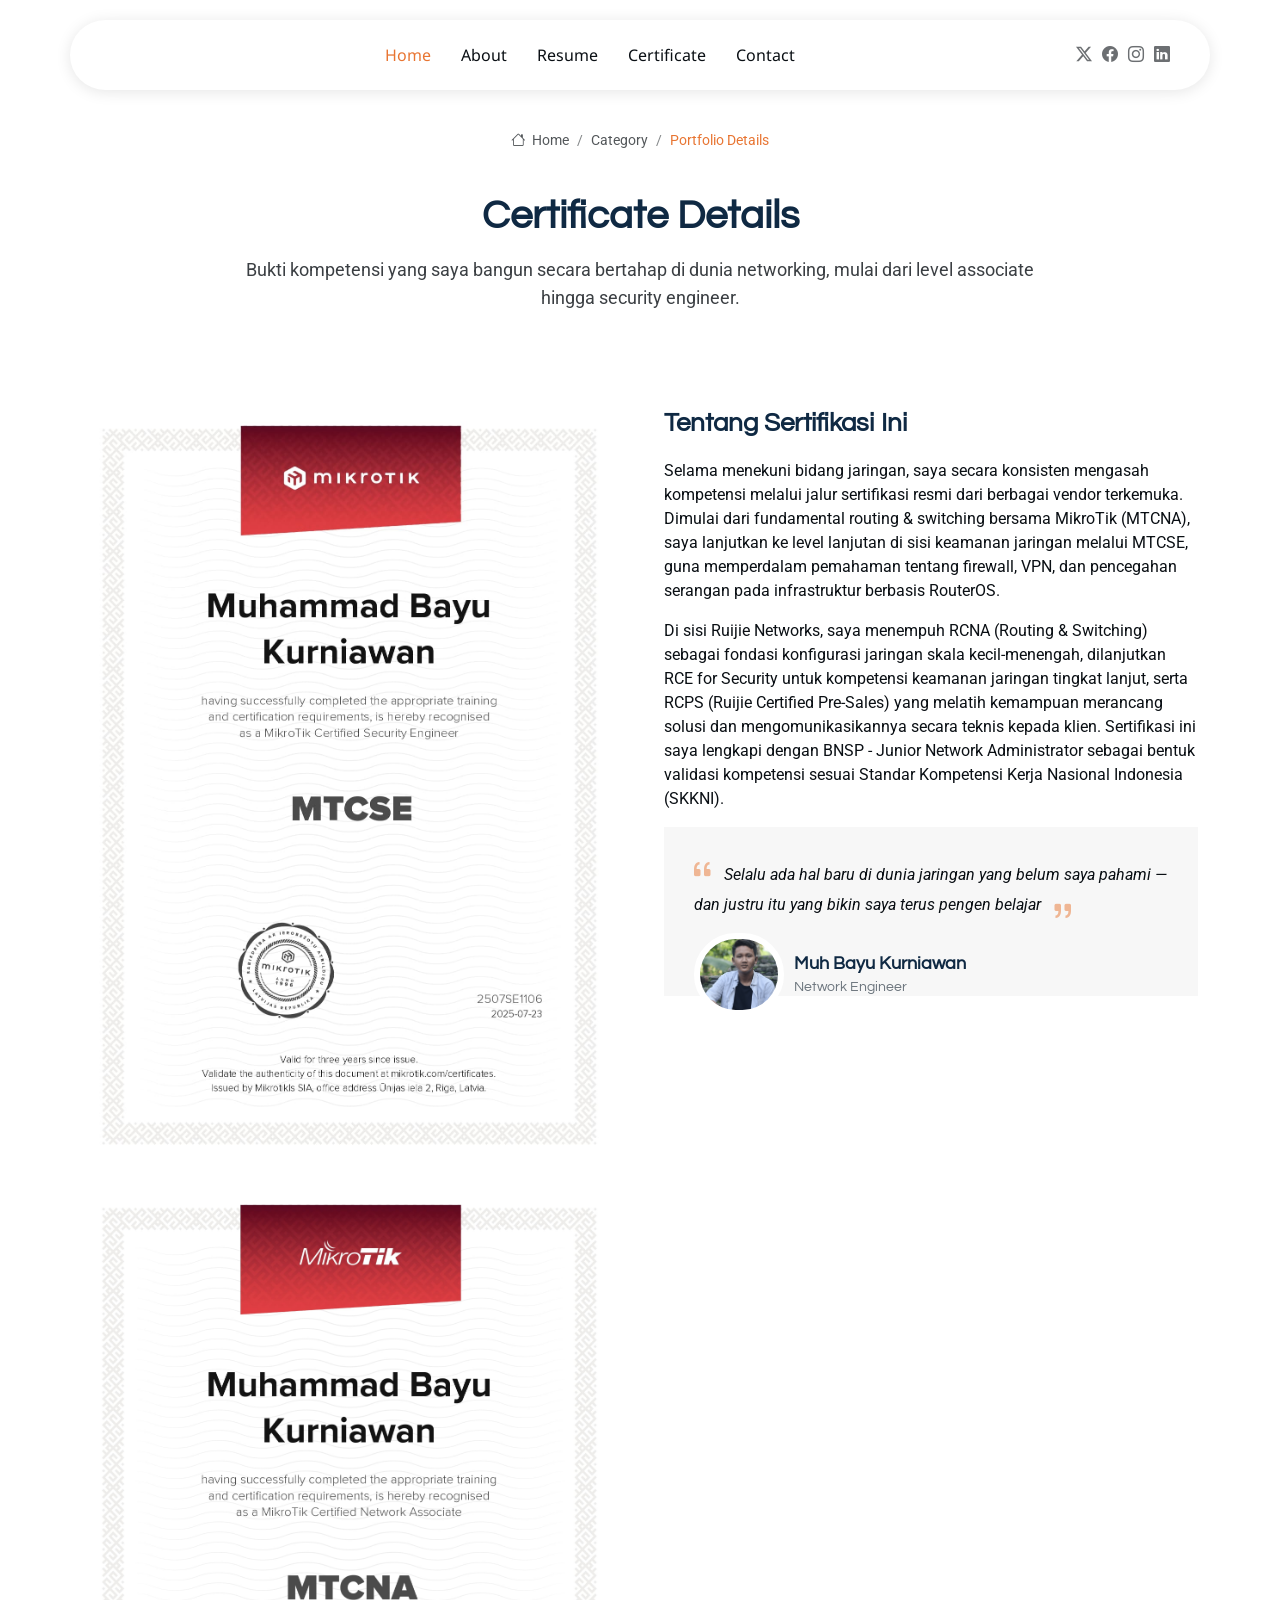
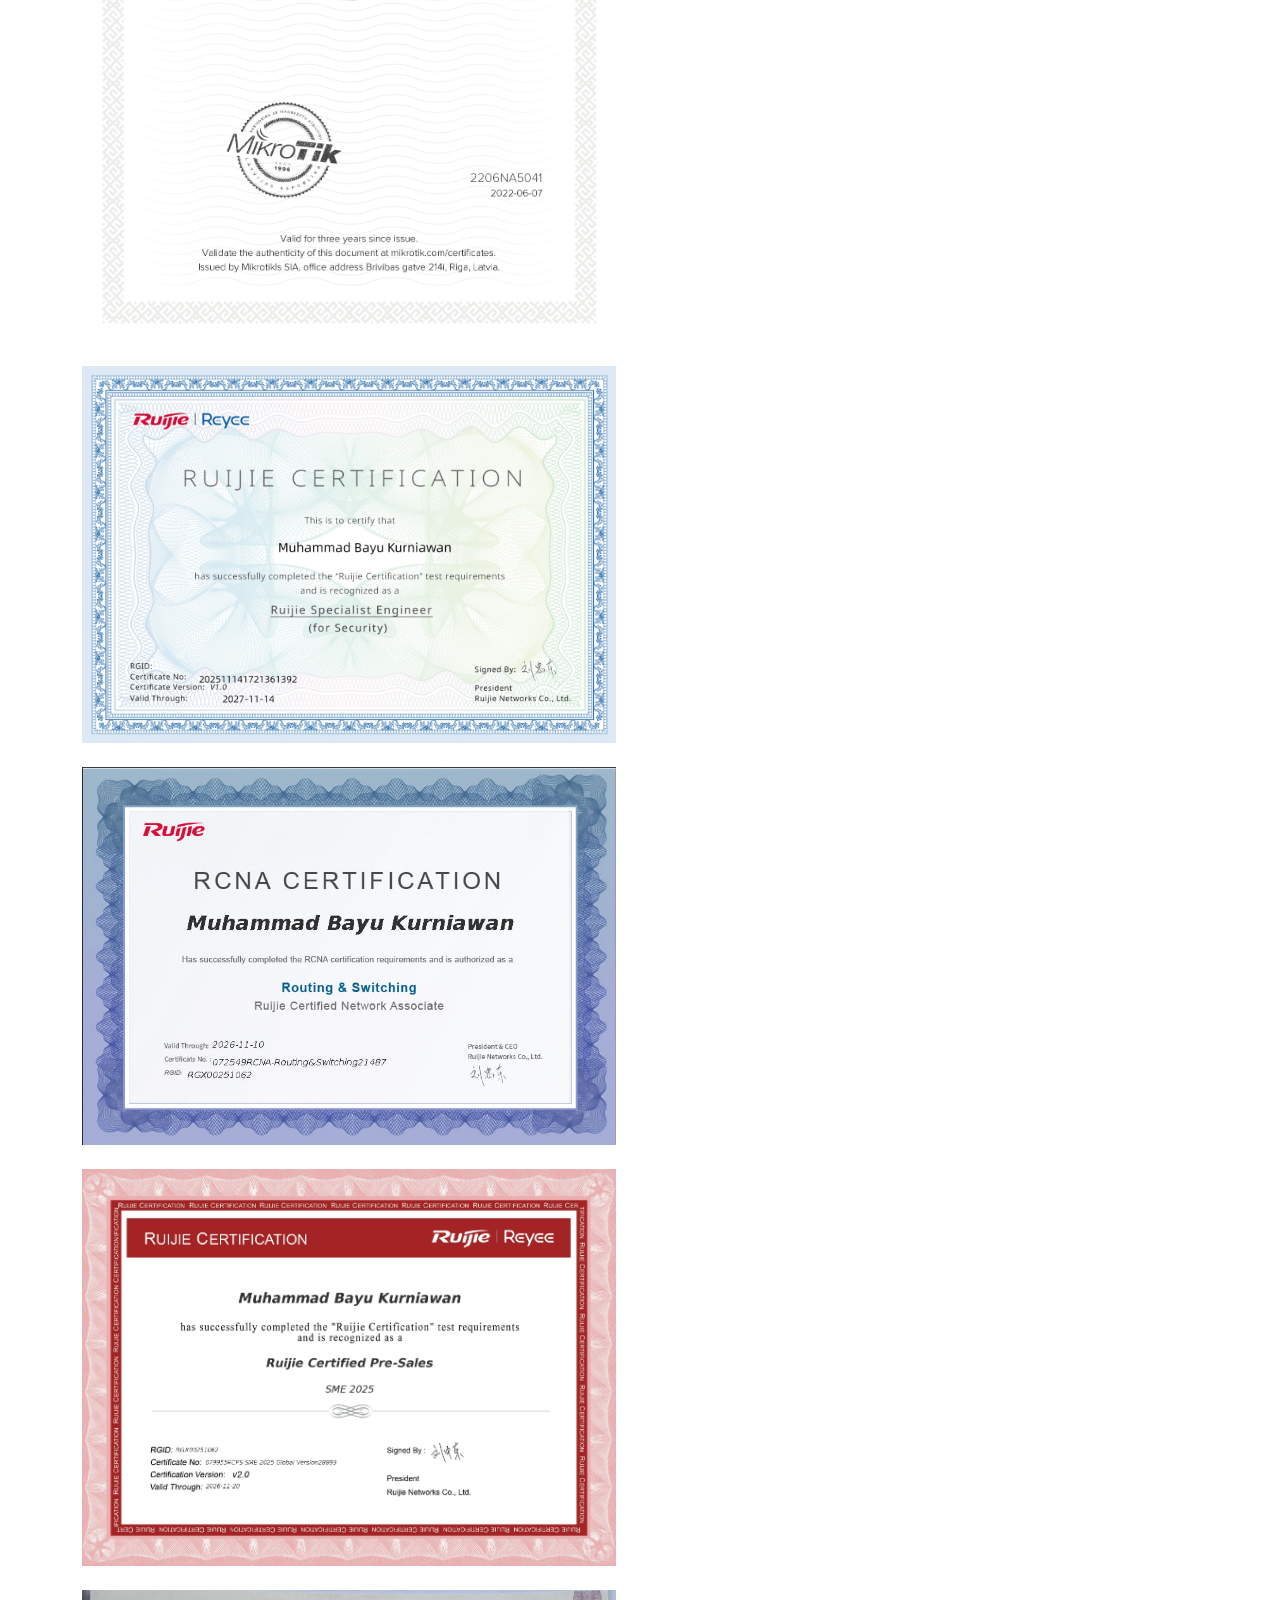
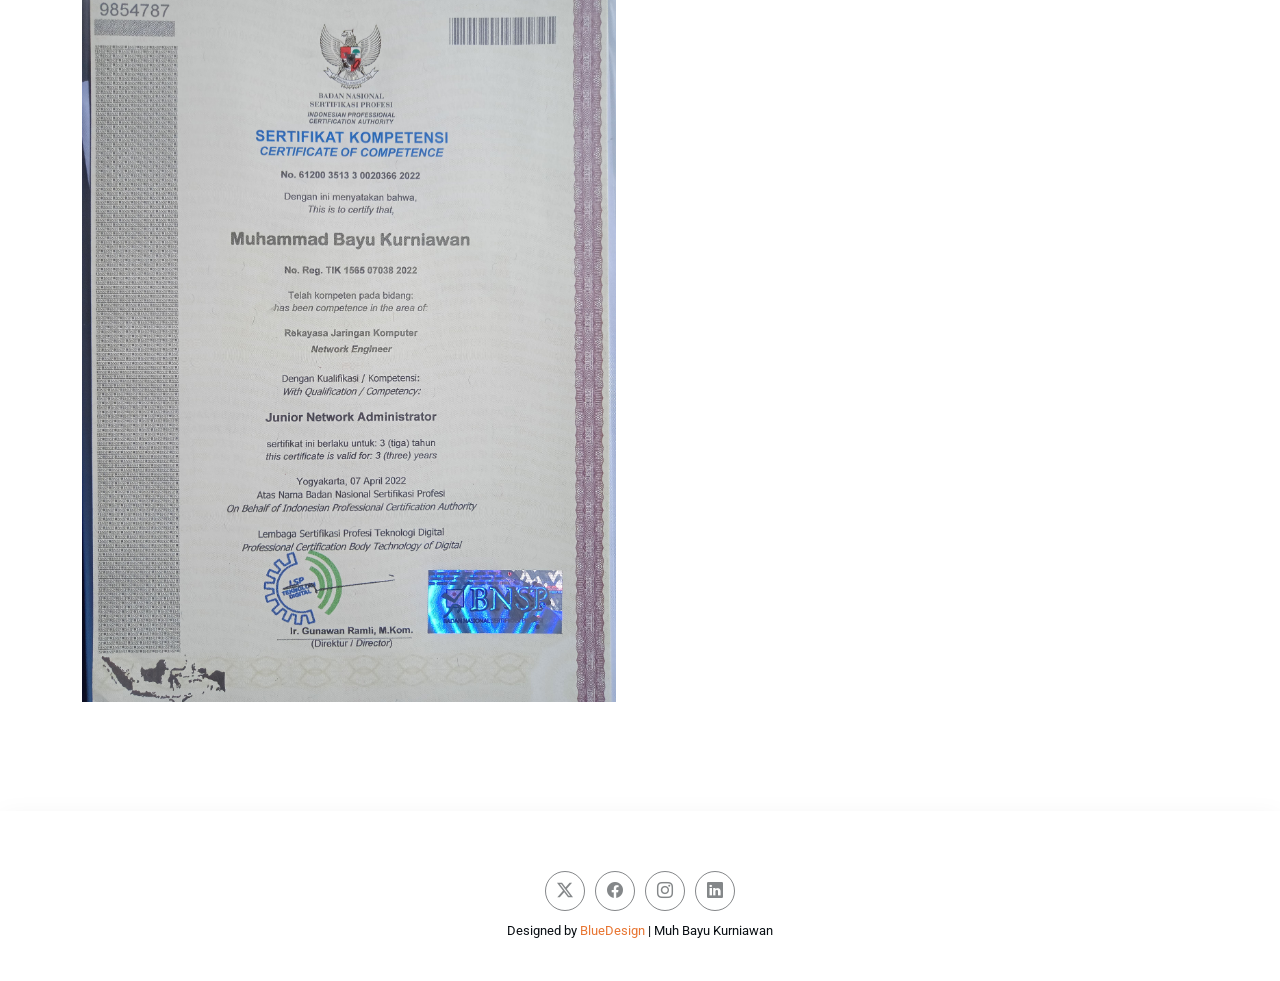
==== portfolio-details.html @ 725a0213 "upload awal" ====
<!doctype html>
<html lang="en">
  <head>
    <meta charset="utf-8" />
    <meta content="width=device-width, initial-scale=1.0" name="viewport" />
    <title>Portfolio Details - EasyFolio Bootstrap Template</title>
    <meta name="description" content="" />
    <meta name="keywords" content="" />

    <!-- Favicons -->
    <link href="assets/img/favicon.png" rel="icon" />
    <link href="assets/img/apple-touch-icon.png" rel="apple-touch-icon" />

    <!-- Fonts -->
    <link href="https://fonts.googleapis.com" rel="preconnect" />
    <link href="https://fonts.gstatic.com" rel="preconnect" crossorigin />
    <link
      href="https://fonts.googleapis.com/css2?family=Roboto:ital,wght@0,100;0,300;0,400;0,500;0,700;0,900;1,100;1,300;1,400;1,500;1,700;1,900&family=Noto+Sans:ital,wght@0,100;0,200;0,300;0,400;0,500;0,600;0,700;0,800;0,900;1,100;1,200;1,300;1,400;1,500;1,600;1,700;1,800;1,900&family=Questrial:wght@400&display=swap"
      rel="stylesheet"
    />

    <!-- Vendor CSS Files -->
    <link href="assets/vendor/bootstrap/css/bootstrap.min.css" rel="stylesheet" />
    <link href="assets/vendor/bootstrap-icons/bootstrap-icons.css" rel="stylesheet" />
    <link href="assets/vendor/aos/aos.css" rel="stylesheet" />
    <link href="assets/vendor/glightbox/css/glightbox.min.css" rel="stylesheet" />
    <link href="assets/vendor/swiper/swiper-bundle.min.css" rel="stylesheet" />

    <!-- Main CSS File -->
    <link href="assets/css/main.css" rel="stylesheet" />
  </head>

  <body class="portfolio-details-page">
    <header id="header" class="header d-flex align-items-center sticky-top">
      <div class="header-container container-fluid container-xl position-relative d-flex align-items-center justify-content-between">
        <a href="index.html" class="logo d-flex align-items-center me-auto me-xl-0"> </a>

        <nav id="navmenu" class="navmenu">
          <ul>
            <li><a href="index.html#hero" class="active">Home</a></li>
            <li><a href="index.html#about">About</a></li>
            <li><a href="index.html#resume">Resume</a></li>
            <li><a href="index.html#portfolio">Certificate</a></li>
            <li><a href="index.html#contact">Contact</a></li>
          </ul>
          <i class="mobile-nav-toggle d-xl-none bi bi-list"></i>
        </nav>

        <div class="header-social-links">
          <a href="#" class="twitter"><i class="bi bi-twitter-x"></i></a>
          <a href="#" class="facebook"><i class="bi bi-facebook"></i></a>
          <a href="https://www.instagram.com/muhbayu.k/" class="instagram"><i class="bi bi-instagram"></i></a>
          <a href="https://www.linkedin.com/in/muhbayuk/" class="linkedin"><i class="bi bi-linkedin"></i></a>
        </div>
      </div>
    </header>

    <main class="main">
      <!-- Page Title -->
      <div class="page-title">
        <div class="breadcrumbs">
          <nav aria-label="breadcrumb">
            <ol class="breadcrumb">
              <li class="breadcrumb-item">
                <a href="#"><i class="bi bi-house"></i> Home</a>
              </li>
              <li class="breadcrumb-item"><a href="#">Category</a></li>
              <li class="breadcrumb-item active current">Portfolio Details</li>
            </ol>
          </nav>
        </div>

        <div class="title-wrapper">
          <h1>Certificate Details</h1>
          <p>Bukti kompetensi yang saya bangun secara bertahap di dunia networking, mulai dari level associate hingga security engineer.</p>
        </div>
      </div>
      <!-- End Page Title -->

      <!-- Portfolio Details Section -->
      <section id="portfolio-details" class="portfolio-details section">
        <div class="container" data-aos="fade-up">
          <div class="row gy-4 g-lg-5">
            <div class="col-lg-6">
              <img src="assets/img/portfolio/portfolio-1.jpg" class="img-fluid mb-4" alt="" />
              <img src="assets/img/portfolio/portfolio-2.jpg" class="img-fluid mb-4" alt="" />
              <img src="assets/img/portfolio/portfolio-3.png" class="img-fluid mb-4" alt="" />
              <img src="assets/img/portfolio/portfolio-4.jpg" class="img-fluid mb-4" alt="" />
              <img src="assets/img/portfolio/portfolio-5.jpg" class="img-fluid mb-4" alt="" />
              <img src="assets/img/portfolio/portfolio-6.jpg" class="img-fluid mb-4" alt="" />
              <img src="assets/img/portfolio/portfolio-7.jpg" class="img-fluid mb-4" alt="" />
            </div>

            <div class="col-lg-6">
              <div class="position-sticky" style="top: 40px">
                <div class="portfolio-description">
                  <h2>Tentang Sertifikasi Ini</h2>
                  <p>
                    Selama menekuni bidang jaringan, saya secara konsisten mengasah kompetensi melalui jalur sertifikasi resmi dari berbagai vendor terkemuka. Dimulai dari fundamental routing & switching bersama MikroTik (MTCNA), saya
                    lanjutkan ke level lanjutan di sisi keamanan jaringan melalui MTCSE, guna memperdalam pemahaman tentang firewall, VPN, dan pencegahan serangan pada infrastruktur berbasis RouterOS.
                  </p>
                  <p>
                    Di sisi Ruijie Networks, saya menempuh RCNA (Routing & Switching) sebagai fondasi konfigurasi jaringan skala kecil-menengah, dilanjutkan RCE for Security untuk kompetensi keamanan jaringan tingkat lanjut, serta RCPS
                    (Ruijie Certified Pre-Sales) yang melatih kemampuan merancang solusi dan mengomunikasikannya secara teknis kepada klien. Sertifikasi ini saya lengkapi dengan BNSP - Junior Network Administrator sebagai bentuk validasi
                    kompetensi sesuai Standar Kompetensi Kerja Nasional Indonesia (SKKNI).
                  </p>

                  <div class="testimonial-item">
                    <p>
                      <i class="bi bi-quote quote-icon-left"></i>
                      <span>Selalu ada hal baru di dunia jaringan yang belum saya pahami — dan justru itu yang bikin saya terus pengen belajar</span>
                      <i class="bi bi-quote quote-icon-right"></i>
                    </p>
                    <div>
                      <img src="assets/img/profile/profile-2.png" class="testimonial-img" alt="" />
                      <h3>Muh Bayu Kurniawan</h3>
                      <h4>Network Engineer</h4>
                    </div>
                  </div>
                </div>
              </div>
            </div>
          </div>
        </div>
      </section>
      <!-- /Portfolio Details Section -->
    </main>

    <footer id="footer" class="footer">
      <div class="container">
        <div class="social-links d-flex justify-content-center">
          <a href=""><i class="bi bi-twitter-x"></i></a>
          <a href=""><i class="bi bi-facebook"></i></a>
          <a href="https://www.instagram.com/muhbayu.k/"><i class="bi bi-instagram"></i></a>
          <a href="https://www.linkedin.com/in/muhbayuk/"><i class="bi bi-linkedin"></i></a>
        </div>
        <div class="credits">Designed by <a href="https://www.instagram.com/bluedesign.id/">BlueDesign</a> | Muh Bayu Kurniawan</div>
      </div>
    </footer>

    <!-- Scroll Top -->
    <a href="#" id="scroll-top" class="scroll-top d-flex align-items-center justify-content-center"><i class="bi bi-arrow-up-short"></i></a>

    <!-- Vendor JS Files -->
    <script src="assets/vendor/bootstrap/js/bootstrap.bundle.min.js"></script>
    <script src="assets/vendor/php-email-form/validate.js"></script>
    <script src="assets/vendor/aos/aos.js"></script>
    <script src="assets/vendor/waypoints/noframework.waypoints.js"></script>
    <script src="assets/vendor/glightbox/js/glightbox.min.js"></script>
    <script src="assets/vendor/imagesloaded/imagesloaded.pkgd.min.js"></script>
    <script src="assets/vendor/isotope-layout/isotope.pkgd.min.js"></script>
    <script src="assets/vendor/swiper/swiper-bundle.min.js"></script>

    <!-- Main JS File -->
    <script src="assets/js/main.js"></script>
  </body>
</html>
---- assets/css/main.css ----
/**
* Template Name: EasyFolio
* Template URL: https://bootstrapmade.com/easyfolio-bootstrap-portfolio-template/
* Updated: Feb 21 2025 with Bootstrap v5.3.3
* Author: BootstrapMade.com
* License: https://bootstrapmade.com/license/
*/

/*--------------------------------------------------------------
# Font & Color Variables
# Help: https://bootstrapmade.com/color-system/
--------------------------------------------------------------*/
/* Fonts */
:root {
  --default-font: "Roboto", system-ui, -apple-system, "Segoe UI", Roboto, "Helvetica Neue", Arial, "Noto Sans", "Liberation Sans", sans-serif, "Apple Color Emoji", "Segoe UI Emoji", "Segoe UI Symbol", "Noto Color Emoji";
  --heading-font: "Questrial", sans-serif;
  --nav-font: "Noto Sans", sans-serif;
}

/* Global Colors - The following color variables are used throughout the website. Updating them here will change the color scheme of the entire website */
:root {
  --background-color: #ffffff; /* Background color for the entire website, including individual sections */
  --default-color: #0a0f14; /* Default color used for the majority of the text content across the entire website */
  --heading-color: #0f2943; /* Color for headings, subheadings and title throughout the website */
  --accent-color: #e87532; /* Accent color that represents your brand on the website. It's used for buttons, links, and other elements that need to stand out */
  --surface-color: #ffffff; /* The surface color is used as a background of boxed elements within sections, such as cards, icon boxes, or other elements that require a visual separation from the global background. */
  --contrast-color: #ffffff; /* Contrast color for text, ensuring readability against backgrounds of accent, heading, or default colors. */
}

/* Nav Menu Colors - The following color variables are used specifically for the navigation menu. They are separate from the global colors to allow for more customization options */
:root {
  --nav-color: #0a0f14; /* The default color of the main navmenu links */
  --nav-hover-color: #e87532; /* Applied to main navmenu links when they are hovered over or active */
  --nav-mobile-background-color: #ffffff; /* Used as the background color for mobile navigation menu */
  --nav-dropdown-background-color: #ffffff; /* Used as the background color for dropdown items that appear when hovering over primary navigation items */
  --nav-dropdown-color: #0a0f14; /* Used for navigation links of the dropdown items in the navigation menu. */
  --nav-dropdown-hover-color: #e87532; /* Similar to --nav-hover-color, this color is applied to dropdown navigation links when they are hovered over. */
}

/* Color Presets - These classes override global colors when applied to any section or element, providing reuse of the sam color scheme. */

.light-background {
  --background-color: #faf9fb;
  --surface-color: #ffffff;
}

.dark-background {
  --background-color: #060606;
  --default-color: #ffffff;
  --heading-color: #ffffff;
  --surface-color: #252525;
  --contrast-color: #ffffff;
}

/* Smooth scroll */
:root {
  scroll-behavior: smooth;
}

/*--------------------------------------------------------------
# General Styling & Shared Classes
--------------------------------------------------------------*/
body {
  color: var(--default-color);
  background-color: var(--background-color);
  font-family: var(--default-font);
}

a {
  color: var(--accent-color);
  text-decoration: none;
  transition: 0.3s;
}

a:hover {
  color: color-mix(in srgb, var(--accent-color), transparent 25%);
  text-decoration: none;
}

h1,
h2,
h3,
h4,
h5,
h6 {
  color: var(--heading-color);
  font-family: var(--heading-font);
}

/* PHP Email Form Messages
------------------------------*/
.php-email-form .error-message {
  display: none;
  background: #df1529;
  color: #ffffff;
  text-align: left;
  padding: 15px;
  margin-bottom: 24px;
  font-weight: 600;
}

.php-email-form .sent-message {
  display: none;
  color: #ffffff;
  background: #059652;
  text-align: center;
  padding: 15px;
  margin-bottom: 24px;
  font-weight: 600;
}

.php-email-form .loading {
  display: none;
  background: var(--surface-color);
  text-align: center;
  padding: 15px;
  margin-bottom: 24px;
}

.php-email-form .loading:before {
  content: "";
  display: inline-block;
  border-radius: 50%;
  width: 24px;
  height: 24px;
  margin: 0 10px -6px 0;
  border: 3px solid var(--accent-color);
  border-top-color: var(--surface-color);
  animation: php-email-form-loading 1s linear infinite;
}

@keyframes php-email-form-loading {
  0% {
    transform: rotate(0deg);
  }

  100% {
    transform: rotate(360deg);
  }
}

/*--------------------------------------------------------------
# Global Header
--------------------------------------------------------------*/
.header {
  color: var(--default-color);
  background-color: var(--background-color);
  padding: 20px 0;
  transition: all 0.5s;
  z-index: 997;
}

.header .header-container {
  background: var(--surface-color);
  border-radius: 50px;
  padding: 5px 25px;
  box-shadow: 0px 2px 15px rgba(0, 0, 0, 0.1);
}

.header .logo {
  line-height: 1;
}

.header .logo img {
  max-height: 36px;
  margin-right: 8px;
}

.header .logo h1 {
  font-size: 24px;
  margin: 0;
  padding-left: 5px;
  font-weight: 500;
  color: var(--heading-color);
}

.header .header-social-links {
  padding-right: 15px;
}

.header .header-social-links a {
  color: color-mix(in srgb, var(--default-color), transparent 40%);
  padding-left: 6px;
  display: inline-block;
  transition: 0.3s;
  font-size: 16px;
}

.header .header-social-links a:hover {
  color: var(--accent-color);
}

.header .header-social-links a i {
  line-height: 0px;
}

@media (max-width: 1200px) {
  .header {
    padding-top: 10px;
  }

  .header .header-container {
    margin-left: 10px;
    margin-right: 10px;
    padding: 10px 5px 10px 15px;
  }

  .header .logo {
    order: 1;
  }

  .header .header-social-links {
    order: 2;
  }

  .header .navmenu {
    order: 3;
  }
}

/*--------------------------------------------------------------
# Navigation Menu
--------------------------------------------------------------*/
/* Navmenu - Desktop */
@media (min-width: 1200px) {
  .navmenu {
    padding: 0;
  }

  .navmenu ul {
    margin: 0;
    padding: 0;
    display: flex;
    list-style: none;
    align-items: center;
  }

  .navmenu li {
    position: relative;
  }

  .navmenu a,
  .navmenu a:focus {
    color: var(--nav-color);
    padding: 18px 15px;
    font-size: 16px;
    font-family: var(--nav-font);
    font-weight: 400;
    display: flex;
    align-items: center;
    justify-content: space-between;
    white-space: nowrap;
    transition: 0.3s;
  }

  .navmenu a i,
  .navmenu a:focus i {
    font-size: 12px;
    line-height: 0;
    margin-left: 5px;
    transition: 0.3s;
  }

  .navmenu li:last-child a {
    padding-right: 0;
  }

  .navmenu li:hover > a,
  .navmenu .active,
  .navmenu .active:focus {
    color: var(--nav-hover-color);
  }

  .navmenu .dropdown ul {
    margin: 0;
    padding: 10px 0;
    background: var(--nav-dropdown-background-color);
    display: block;
    position: absolute;
    visibility: hidden;
    left: 14px;
    top: 130%;
    opacity: 0;
    transition: 0.3s;
    border-radius: 4px;
    z-index: 99;
    box-shadow: 0px 0px 30px rgba(0, 0, 0, 0.1);
  }

  .navmenu .dropdown ul li {
    min-width: 200px;
  }

  .navmenu .dropdown ul a {
    padding: 10px 20px;
    font-size: 15px;
    text-transform: none;
    color: var(--nav-dropdown-color);
  }

  .navmenu .dropdown ul a i {
    font-size: 12px;
  }

  .navmenu .dropdown ul a:hover,
  .navmenu .dropdown ul .active:hover,
  .navmenu .dropdown ul li:hover > a {
    color: var(--nav-dropdown-hover-color);
  }

  .navmenu .dropdown:hover > ul {
    opacity: 1;
    top: 100%;
    visibility: visible;
  }

  .navmenu .dropdown .dropdown ul {
    top: 0;
    left: -90%;
    visibility: hidden;
  }

  .navmenu .dropdown .dropdown:hover > ul {
    opacity: 1;
    top: 0;
    left: -100%;
    visibility: visible;
  }
}

/* Navmenu - Mobile */
@media (max-width: 1199px) {
  .mobile-nav-toggle {
    color: var(--nav-color);
    font-size: 28px;
    line-height: 0;
    margin-right: 10px;
    cursor: pointer;
    transition: color 0.3s;
  }

  .navmenu {
    padding: 0;
    z-index: 9997;
  }

  .navmenu ul {
    display: none;
    list-style: none;
    position: absolute;
    inset: 60px 20px 20px 20px;
    padding: 10px 0;
    margin: 0;
    border-radius: 6px;
    background-color: var(--nav-mobile-background-color);
    overflow-y: auto;
    transition: 0.3s;
    z-index: 9998;
    box-shadow: 0px 0px 30px rgba(0, 0, 0, 0.1);
  }

  .navmenu a,
  .navmenu a:focus {
    color: var(--nav-dropdown-color);
    padding: 10px 20px;
    font-family: var(--nav-font);
    font-size: 17px;
    font-weight: 500;
    display: flex;
    align-items: center;
    justify-content: space-between;
    white-space: nowrap;
    transition: 0.3s;
  }

  .navmenu a i,
  .navmenu a:focus i {
    font-size: 12px;
    line-height: 0;
    margin-left: 5px;
    width: 30px;
    height: 30px;
    display: flex;
    align-items: center;
    justify-content: center;
    border-radius: 50%;
    transition: 0.3s;
    background-color: color-mix(in srgb, var(--accent-color), transparent 90%);
  }

  .navmenu a i:hover,
  .navmenu a:focus i:hover {
    background-color: var(--accent-color);
    color: var(--contrast-color);
  }

  .navmenu a:hover,
  .navmenu .active,
  .navmenu .active:focus {
    color: var(--nav-dropdown-hover-color);
  }

  .navmenu .active i,
  .navmenu .active:focus i {
    background-color: var(--accent-color);
    color: var(--contrast-color);
    transform: rotate(180deg);
  }

  .navmenu .dropdown ul {
    position: static;
    display: none;
    z-index: 99;
    padding: 10px 0;
    margin: 10px 20px;
    background-color: var(--nav-dropdown-background-color);
    border: 1px solid color-mix(in srgb, var(--default-color), transparent 90%);
    box-shadow: none;
    transition: all 0.5s ease-in-out;
  }

  .navmenu .dropdown ul ul {
    background-color: rgba(33, 37, 41, 0.1);
  }

  .navmenu .dropdown > .dropdown-active {
    display: block;
    background-color: rgba(33, 37, 41, 0.03);
  }

  .mobile-nav-active {
    overflow: hidden;
  }

  .mobile-nav-active .mobile-nav-toggle {
    color: #fff;
    position: absolute;
    font-size: 32px;
    top: 15px;
    right: 15px;
    margin-right: 0;
    z-index: 9999;
  }

  .mobile-nav-active .navmenu {
    position: fixed;
    overflow: hidden;
    inset: 0;
    background: rgba(33, 37, 41, 0.8);
    transition: 0.3s;
  }

  .mobile-nav-active .navmenu > ul {
    display: block;
  }
}

/*--------------------------------------------------------------
# Global Footer
--------------------------------------------------------------*/
.footer {
  color: var(--default-color);
  background-color: var(--background-color);
  font-size: 14px;
  padding: 40px 0;
  position: relative;
  box-shadow: 0 5px 25px rgba(0, 0, 0, 0.05);
}

.footer .copyright p {
  margin-bottom: 0;
}

.footer .social-links {
  margin-top: 20px;
}

.footer .social-links a {
  display: flex;
  align-items: center;
  justify-content: center;
  width: 40px;
  height: 40px;
  border-radius: 50%;
  border: 1px solid color-mix(in srgb, var(--default-color), transparent 50%);
  font-size: 16px;
  color: color-mix(in srgb, var(--default-color), transparent 50%);
  margin: 0 5px;
  transition: 0.3s;
}

.footer .social-links a:hover {
  color: var(--accent-color);
  border-color: var(--accent-color);
}

.footer .credits {
  margin-top: 10px;
  font-size: 13px;
  text-align: center;
}

/*--------------------------------------------------------------
# Scroll Top Button
--------------------------------------------------------------*/
.scroll-top {
  position: fixed;
  visibility: hidden;
  opacity: 0;
  right: 15px;
  bottom: -15px;
  z-index: 99999;
  background-color: var(--accent-color);
  width: 44px;
  height: 44px;
  border-radius: 50px;
  transition: all 0.4s;
}

.scroll-top i {
  font-size: 24px;
  color: var(--contrast-color);
  line-height: 0;
}

.scroll-top:hover {
  background-color: color-mix(in srgb, var(--accent-color), transparent 20%);
  color: var(--contrast-color);
}

.scroll-top.active {
  visibility: visible;
  opacity: 1;
  bottom: 15px;
}

/*--------------------------------------------------------------
# Disable aos animation delay on mobile devices
--------------------------------------------------------------*/
@media screen and (max-width: 768px) {
  [data-aos-delay] {
    transition-delay: 0 !important;
  }
}

/*--------------------------------------------------------------
# Global Page Titles & Breadcrumbs
--------------------------------------------------------------*/
.page-title {
  text-align: center;
  padding: 20px 0;
}

.page-title .breadcrumbs {
  margin-bottom: 1.5rem;
}

.page-title .breadcrumbs .breadcrumb {
  justify-content: center;
  margin: 0;
  padding: 0;
  background: none;
}

.page-title .breadcrumbs .breadcrumb .breadcrumb-item {
  font-size: 0.9rem;
  color: color-mix(in srgb, var(--default-color), transparent 30%);
}

.page-title .breadcrumbs .breadcrumb .breadcrumb-item.active {
  color: var(--accent-color);
}

.page-title .breadcrumbs .breadcrumb .breadcrumb-item a {
  color: inherit;
  text-decoration: none;
  transition: color 0.3s ease;
}

.page-title .breadcrumbs .breadcrumb .breadcrumb-item a:hover {
  color: var(--accent-color);
}

.page-title .breadcrumbs .breadcrumb .breadcrumb-item a i {
  font-size: 0.9rem;
  margin-right: 0.2rem;
}

.page-title .breadcrumbs .breadcrumb .breadcrumb-item + .breadcrumb-item::before {
  color: color-mix(in srgb, var(--default-color), transparent 50%);
}

.page-title .title-wrapper {
  max-width: 800px;
  margin: 0 auto;
  padding: 1rem 0;
}

.page-title .title-wrapper h1 {
  font-size: 2.5rem;
  margin-bottom: 1rem;
  font-weight: 700;
  color: var(--heading-color);
}

.page-title .title-wrapper p {
  font-size: 1.1rem;
  color: color-mix(in srgb, var(--default-color), transparent 20%);
  margin: 0;
  line-height: 1.6;
}

@media (max-width: 768px) {
  .page-title .title-wrapper h1 {
    font-size: 2rem;
  }

  .page-title .title-wrapper p {
    font-size: 1rem;
  }
}

@media (max-width: 576px) {
  .page-title .title-wrapper h1 {
    font-size: 1.75rem;
  }
}

/*--------------------------------------------------------------
# Global Sections
--------------------------------------------------------------*/
section,
.section {
  color: var(--default-color);
  background-color: var(--background-color);
  padding: 60px 0;
  scroll-margin-top: 90px;
  overflow: clip;
}

@media (max-width: 1199px) {
  section,
  .section {
    scroll-margin-top: 66px;
  }
}

/*--------------------------------------------------------------
# Global Section Titles
--------------------------------------------------------------*/
.section-title {
  text-align: center;
  padding-bottom: 60px;
  position: relative;
}

.section-title h2 {
  font-size: 42px;
  font-weight: 700;
  margin-bottom: 10px;
  background: linear-gradient(120deg, var(--heading-color), var(--accent-color));
  -webkit-background-clip: text;
  -webkit-text-fill-color: transparent;
  background-clip: text;
  position: relative;
}

.section-title .title-shape {
  width: 200px;
  height: 20px;
  margin: 0 auto;
  color: var(--accent-color);
  opacity: 0.5;
}

.section-title .title-shape svg {
  width: 100%;
  height: 100%;
}

.section-title p {
  margin: 15px auto 0;
  font-size: 16px;
  max-width: 700px;
  color: color-mix(in srgb, var(--default-color), transparent 25%);
  line-height: 1.8;
}

@media (max-width: 768px) {
  .section-title h2 {
    font-size: 32px;
  }

  .section-title .subtitle-wrapper .subtitle {
    font-size: 13px;
  }
}

/*--------------------------------------------------------------
# Hero Section
--------------------------------------------------------------*/
.hero {
  padding: 80px 0;
  position: relative;
  overflow: hidden;
}

.hero .content h2 {
  font-size: 3.5rem;
  font-weight: 700;
  line-height: 1.2;
  margin-bottom: 1.5rem;
}

@media (max-width: 991px) {
  .hero .content h2 {
    font-size: 2.5rem;
  }
}

.hero .content .lead {
  font-size: 1.25rem;
  margin-bottom: 2rem;
  color: color-mix(in srgb, var(--default-color), transparent 20%);
}

.hero .cta-buttons {
  display: flex;
  gap: 1rem;
  margin-bottom: 3rem;
}

@media (max-width: 576px) {
  .hero .cta-buttons {
    flex-direction: column;
  }
}

.hero .cta-buttons .btn {
  padding: 0.8rem 2rem;
  font-size: 1rem;
  font-weight: 500;
  border-radius: 50px;
  transition: all 0.3s ease;
}

.hero .cta-buttons .btn.btn-primary {
  background-color: var(--accent-color);
  border-color: var(--accent-color);
  color: var(--contrast-color);
}

.hero .cta-buttons .btn.btn-primary:hover {
  background-color: color-mix(in srgb, var(--accent-color), transparent 15%);
  border-color: color-mix(in srgb, var(--accent-color), transparent 15%);
  transform: translateY(-2px);
}

.hero .cta-buttons .btn.btn-outline {
  border: 2px solid color-mix(in srgb, var(--accent-color), transparent 70%);
  color: var(--accent-color);
  background: transparent;
}

.hero .cta-buttons .btn.btn-outline:hover {
  background-color: var(--accent-color);
  color: var(--contrast-color);
  transform: translateY(-2px);
}

.hero .hero-stats {
  display: flex;
  gap: 3rem;
  margin-top: 2rem;
}

@media (max-width: 576px) {
  .hero .hero-stats {
    flex-direction: column;
    gap: 1.5rem;
  }
}

.hero .hero-stats .stat-item .stat-number {
  display: block;
  font-size: 2.5rem;
  font-weight: 700;
  color: var(--heading-color);
  line-height: 1;
}

.hero .hero-stats .stat-item .stat-label {
  font-size: 0.9rem;
  color: color-mix(in srgb, var(--default-color), transparent 30%);
  margin-top: 0.5rem;
  display: block;
}

.hero .hero-image {
  position: relative;
  padding: 2rem;
}

.hero .hero-image img {
  position: relative;
  z-index: 2;
}

.hero .hero-image .shape-1,
.hero .hero-image .shape-2 {
  position: absolute;
  border-radius: 30% 70% 70% 30%/30% 30% 70% 70%;
  z-index: 1;
}

.hero .hero-image .shape-1 {
  width: 300px;
  height: 300px;
  background-color: color-mix(in srgb, var(--accent-color), transparent 85%);
  top: -20px;
  right: -20px;
  animation: morphShape 15s linear infinite;
}

.hero .hero-image .shape-2 {
  width: 200px;
  height: 200px;
  background-color: color-mix(in srgb, var(--heading-color), transparent 90%);
  bottom: -20px;
  left: -20px;
  animation: morphShape 20s linear infinite reverse;
}

@media (max-width: 991px) {
  .hero {
    text-align: center;
    padding: 60px 0;
  }

  .hero .cta-buttons {
    justify-content: center;
  }

  .hero .hero-stats {
    justify-content: center;
  }

  .hero .hero-image {
    margin-top: 3rem;
  }
}

@keyframes morphShape {
  0% {
    border-radius: 30% 70% 70% 30%/30% 30% 70% 70%;
  }

  25% {
    border-radius: 58% 42% 75% 25%/76% 46% 54% 24%;
  }

  50% {
    border-radius: 50% 50% 33% 67%/55% 27% 73% 45%;
  }

  75% {
    border-radius: 33% 67% 58% 42%/63% 68% 32% 37%;
  }

  100% {
    border-radius: 30% 70% 70% 30%/30% 30% 70% 70%;
  }
}

/*--------------------------------------------------------------
# About Section
--------------------------------------------------------------*/
.about .about-image {
  position: relative;
}

.about .about-image img {
  box-shadow: 0 0 30px rgba(0, 0, 0, 0.1);
}

.about .about-content {
  padding-left: 2rem;
}

@media (max-width: 991.98px) {
  .about .about-content {
    padding-left: 0;
    margin-top: 3rem;
  }
}

.about .about-content .subtitle {
  font-size: 0.875rem;
  font-weight: 600;
  letter-spacing: 2px;
  color: var(--accent-color);
  margin-bottom: 1rem;
  display: block;
}

.about .about-content h2 {
  font-size: 2rem;
  font-weight: 700;
  margin-bottom: 1.5rem;
}

.about .about-content .lead {
  font-size: 1.1rem;
  color: color-mix(in srgb, var(--default-color), transparent 25%);
}

.about .personal-info {
  margin-top: 2rem;
  padding: 2rem;
  background-color: var(--surface-color);
  border-radius: 1rem;
  box-shadow: 0 0 30px rgba(0, 0, 0, 0.05);
}

.about .personal-info .info-item {
  display: flex;
  flex-direction: column;
  gap: 0.5rem;
}

.about .personal-info .info-item .label {
  font-size: 0.875rem;
  color: color-mix(in srgb, var(--default-color), transparent 40%);
}

.about .personal-info .info-item .value {
  font-weight: 600;
  color: var(--heading-color);
}

.about .signature {
  display: flex;
  align-items: center;
  gap: 1.5rem;
}

.about .signature .signature-image {
  max-width: 150px;
}

.about .signature .signature-info h4 {
  font-size: 1.25rem;
  margin-bottom: 0.25rem;
}

.about .signature .signature-info p {
  font-size: 0.875rem;
  color: color-mix(in srgb, var(--default-color), transparent 40%);
  margin: 0;
}

/*--------------------------------------------------------------
# Skills Section
--------------------------------------------------------------*/
.skills .skill-box {
  background-color: var(--surface-color);
  padding: 2rem;
  border-radius: 8px;
  box-shadow: 0 0 20px rgba(0, 0, 0, 0.05);
}

.skills .skill-box h3 {
  font-size: 1.2rem;
  margin-bottom: 1rem;
  font-weight: 600;
}

.skills .skill-box p {
  font-size: 0.9rem;
  margin-bottom: 0.8rem;
  opacity: 0.6;
}

.skills .skill-box .progress {
  background-color: color-mix(in srgb, var(--accent-color), transparent 85%);
  border-radius: 50px;
  height: 8px;
  margin-top: 5px;
  overflow: hidden;
}

.skills .skill-box .progress .progress-bar {
  background-color: var(--accent-color);
  height: 100%;
  position: relative;
  border-radius: 50px;
  transition: 0.9s;
  width: 1px;
}

/*--------------------------------------------------------------
# Resume Section
--------------------------------------------------------------*/
.resume .resume-wrapper .resume-block {
  margin-bottom: 3rem;
}

.resume .resume-wrapper .resume-block:last-child {
  margin-bottom: 0;
}

.resume .resume-wrapper .resume-block h2 {
  font-size: 2rem;
  margin-bottom: 0.8rem;
  font-weight: 700;
}

.resume .resume-wrapper .resume-block h2 span {
  color: var(--accent-color);
}

.resume .resume-wrapper .resume-block .lead {
  color: color-mix(in srgb, var(--default-color), transparent 25%);
  margin-bottom: 3rem;
}

.resume .resume-wrapper .timeline {
  position: relative;
}

.resume .resume-wrapper .timeline::before {
  content: "";
  position: absolute;
  left: 20%;
  top: 0;
  height: 100%;
  width: 2px;
  background-color: color-mix(in srgb, var(--accent-color), transparent 85%);
}

.resume .resume-wrapper .timeline .timeline-item {
  display: flex;
  align-items: flex-start;
  margin-bottom: 2.5rem;
  position: relative;
}

.resume .resume-wrapper .timeline .timeline-item:last-child {
  margin-bottom: 0;
}

.resume .resume-wrapper .timeline .timeline-item .timeline-left {
  width: 20%;
  padding-right: 3rem;
}

.resume .resume-wrapper .timeline .timeline-item .timeline-left .company {
  color: var(--heading-color);
  font-weight: 600;
  font-size: 1.1rem;
  margin-bottom: 0.25rem;
}

.resume .resume-wrapper .timeline .timeline-item .timeline-left .period {
  color: var(--accent-color);
  font-size: 0.9rem;
}

.resume .resume-wrapper .timeline .timeline-item .timeline-dot {
  position: absolute;
  left: calc(20% + 1px);
  transform: translateX(-50%);
  width: 1rem;
  height: 1rem;
  background-color: var(--accent-color);
  border-radius: 50%;
}

.resume .resume-wrapper .timeline .timeline-item .timeline-right {
  width: 70%;
  padding-left: 3rem;
  margin-top: -4px;
}

.resume .resume-wrapper .timeline .timeline-item .timeline-right .position {
  color: var(--heading-color);
  font-size: 1.2rem;
  margin-bottom: 0.6rem;
  font-weight: 600;
}

.resume .resume-wrapper .timeline .timeline-item .timeline-right .description {
  color: color-mix(in srgb, var(--default-color), transparent 25%);
}

.resume .resume-wrapper .timeline .timeline-item .timeline-right ul {
  padding-left: 15px;
}

.resume .resume-wrapper .timeline .timeline-item .timeline-right ul li {
  padding-bottom: 12px;
}

@media (max-width: 992px) {
  .resume .resume-wrapper .resume-block h2 {
    font-size: 2rem;
  }

  .resume .resume-wrapper .timeline::before {
    left: 1rem;
  }

  .resume .resume-wrapper .timeline .timeline-item {
    flex-direction: column;
    margin-bottom: 20px;
  }

  .resume .resume-wrapper .timeline .timeline-item .timeline-left {
    width: 100%;
    text-align: left;
    padding-right: 0;
    padding-left: 2.5rem;
    margin-bottom: 1.6rem;
    margin-top: -4px;
  }

  .resume .resume-wrapper .timeline .timeline-item .timeline-dot {
    left: calc(1rem + 1px);
  }

  .resume .resume-wrapper .timeline .timeline-item .timeline-right {
    width: 100%;
    padding-left: 2.5rem;
  }
}

/*--------------------------------------------------------------
# Portfolio Section
--------------------------------------------------------------*/
.portfolio .portfolio-filters-container {
  margin-bottom: 40px;
}

.portfolio .portfolio-filters {
  display: flex;
  justify-content: center;
  gap: 15px;
  flex-wrap: wrap;
  padding: 0;
  margin: 0;
  list-style: none;
}

.portfolio .portfolio-filters li {
  font-size: 15px;
  font-weight: 500;
  padding: 8px 20px;
  cursor: pointer;
  border-radius: 30px;
  background-color: color-mix(in srgb, var(--surface-color), transparent 50%);
  color: var(--default-color);
  transition: all 0.3s ease-in-out;
}

.portfolio .portfolio-filters li:hover {
  background-color: color-mix(in srgb, var(--accent-color), transparent 85%);
  color: var(--accent-color);
  transform: translateY(-2px);
}

.portfolio .portfolio-filters li.filter-active {
  background-color: var(--accent-color);
  color: var(--contrast-color);
}

.portfolio .portfolio-card {
  background-color: var(--surface-color);
  border-radius: 15px;
  overflow: hidden;
  box-shadow: 0 5px 25px rgba(0, 0, 0, 0.05);
  transition: all 0.3s ease-in-out;
}

.portfolio .portfolio-card:hover {
  transform: translateY(-10px);
  box-shadow: 0 8px 35px rgba(0, 0, 0, 0.1);
}

.portfolio .portfolio-card:hover .portfolio-overlay {
  opacity: 1;
  visibility: visible;
}

.portfolio .portfolio-card:hover .portfolio-overlay .portfolio-actions {
  transform: translateY(0);
}

.portfolio .portfolio-card .portfolio-image {
  position: relative;
  overflow: hidden;
  aspect-ratio: 16/10;
}

.portfolio .portfolio-card .portfolio-image.portrait {
  aspect-ratio: 1241 / 1754;
}

.portfolio .portfolio-card .portfolio-image img {
  width: 100%;
  height: 100%;
  object-fit: cover;
  transition: transform 0.6s ease-in-out;
}

.portfolio .portfolio-card .portfolio-overlay {
  position: absolute;
  top: 0;
  left: 0;
  width: 100%;
  height: 100%;
  background: linear-gradient(to top, rgba(0, 0, 0, 0.7), transparent);
  opacity: 0;
  visibility: hidden;
  transition: all 0.4s ease-in-out;
  display: flex;
  align-items: flex-end;
  padding: 20px;
}

.portfolio .portfolio-card .portfolio-overlay .portfolio-actions {
  transform: translateY(20px);
  transition: all 0.4s ease-in-out;
  display: flex;
  gap: 15px;
}

.portfolio .portfolio-card .portfolio-overlay .portfolio-actions a {
  width: 45px;
  height: 45px;
  background-color: var(--surface-color);
  border-radius: 50%;
  display: flex;
  align-items: center;
  justify-content: center;
  color: var(--accent-color);
  font-size: 20px;
  transition: all 0.3s ease;
}

.portfolio .portfolio-card .portfolio-overlay .portfolio-actions a:hover {
  background-color: var(--accent-color);
  color: var(--contrast-color);
  transform: scale(1.1);
}

.portfolio .portfolio-card .portfolio-content {
  padding: 25px;
}

.portfolio .portfolio-card .portfolio-content .category {
  font-size: 14px;
  color: var(--accent-color);
  text-transform: uppercase;
  letter-spacing: 1px;
  font-weight: 500;
  display: block;
  margin-bottom: 10px;
}

.portfolio .portfolio-card .portfolio-content h3 {
  font-size: 20px;
  margin: 0 0 15px;
  font-weight: 600;
  transition: color 0.3s ease;
}

.portfolio .portfolio-card .portfolio-content h3:hover {
  color: var(--accent-color);
}

.portfolio .portfolio-card .portfolio-content p {
  font-size: 15px;
  color: color-mix(in srgb, var(--default-color), transparent 30%);
  margin: 0;
  line-height: 1.6;
}

@media (max-width: 768px) {
  .portfolio .portfolio-filters li {
    font-size: 14px;
    padding: 6px 15px;
  }

  .portfolio .portfolio-card .portfolio-content {
    padding: 20px;
  }

  .portfolio .portfolio-card .portfolio-content h3 {
    font-size: 18px;
  }

  .portfolio .portfolio-card .portfolio-content p {
    font-size: 14px;
  }
}

/*--------------------------------------------------------------
# Testimonials Section
--------------------------------------------------------------*/
.testimonials .testimonials-slider {
  width: 100%;
  position: relative;
  padding-bottom: 60px;
}

.testimonials .swiper-wrapper {
  height: auto;
}

.testimonials .testimonial-item {
  background-color: var(--surface-color);
  padding: 40px;
  border-radius: 20px;
}

@media (max-width: 575px) {
  .testimonials .testimonial-item {
    padding: 20px;
  }
}

.testimonials .testimonial-item h2 {
  font-size: 24px;
  font-weight: 600;
  margin-bottom: 20px;
}

.testimonials .testimonial-item p {
  font-size: 16px;
  line-height: 1.8;
  margin-bottom: 30px;
  font-style: italic;
}

.testimonials .testimonial-item .profile {
  gap: 15px;
}

.testimonials .testimonial-item .profile .profile-img {
  width: 60px;
  height: 60px;
  border-radius: 50%;
  object-fit: cover;
}

.testimonials .testimonial-item .profile .profile-info h3 {
  font-size: 18px;
  margin: 0;
  font-weight: 600;
}

.testimonials .testimonial-item .profile .profile-info span {
  font-size: 14px;
  color: color-mix(in srgb, var(--default-color) 70%, transparent);
}

.testimonials .testimonial-item .featured-img-wrapper {
  min-height: 400px;
  position: relative;
  overflow: hidden;
  border-radius: 16px;
}

.testimonials .testimonial-item .featured-img {
  width: 100%;
  height: 100%;
  object-fit: cover;
  position: absolute;
  top: 0;
  left: 0;
}

.testimonials .swiper-navigation {
  position: absolute;
  bottom: 0;
  gap: 10px;
}

.testimonials .swiper-button-prev,
.testimonials .swiper-button-next {
  position: relative;
  left: auto;
  right: auto;
  top: auto;
  margin: 0;
  width: 44px;
  height: 44px;
  background-color: var(--surface-color);
  border-radius: 50%;
  border: 1px solid color-mix(in srgb, var(--default-color) 10%, transparent);
  transition: 0.3s;
}

.testimonials .swiper-button-prev::after,
.testimonials .swiper-button-next::after {
  font-size: 20px;
  color: var(--default-color);
}

.testimonials .swiper-button-prev:hover,
.testimonials .swiper-button-next:hover {
  background-color: var(--accent-color);
  border-color: var(--accent-color);
}

.testimonials .swiper-button-prev:hover::after,
.testimonials .swiper-button-next:hover::after {
  color: var(--contrast-color);
}

/*--------------------------------------------------------------
# Services Section
--------------------------------------------------------------*/
.services {
  padding: 80px 0;
}

.services .servies-title {
  font-size: 2.5rem;
  margin-bottom: 1.5rem;
}

.services .btn-outline-primary {
  color: var(--accent-color);
  border-color: var(--accent-color);
  padding: 10px 30px;
  border-radius: 50px;
  transition: all 0.3s ease;
}

.services .btn-outline-primary:hover {
  background-color: var(--accent-color);
  color: var(--contrast-color);
}

.services .service-item {
  background-color: var(--surface-color);
  padding: 30px;
  border-radius: 10px;
  box-shadow: 0 5px 15px rgba(0, 0, 0, 0.1);
  height: 100%;
  transition: transform 0.3s ease;
}

.services .service-item:hover {
  transform: scale(1.05);
}

.services .service-item i {
  font-size: 2.5rem;
  color: var(--accent-color);
  display: inline-block;
  margin-bottom: 15px;
}

.services .service-item h3 {
  font-size: 1.25rem;
  margin-bottom: 15px;
}

.services .service-item h3 a {
  color: var(--heading-color);
}

.services .service-item h3 a:hover {
  color: var(--accent-color);
}

.services .service-item p {
  font-size: 0.9rem;
  color: color-mix(in srgb, var(--default-color), transparent 25%);
}

@media (max-width: 991px) {
  .services h2 {
    font-size: 2rem;
  }
}

/*--------------------------------------------------------------
# Faq Section
--------------------------------------------------------------*/
.faq .faq-container .faq-item {
  background-color: var(--surface-color);
  position: relative;
  padding: 20px;
  margin-bottom: 15px;
  border: 1px solid color-mix(in srgb, var(--default-color), transparent 85%);
  border-radius: 5px;
  overflow: hidden;
}

.faq .faq-container .faq-item:last-child {
  margin-bottom: 0;
}

.faq .faq-container .faq-item h3 {
  font-weight: 600;
  font-size: 16px;
  line-height: 24px;
  margin: 0 30px 0 0;
  transition: 0.3s;
  cursor: pointer;
  display: flex;
  align-items: center;
}

.faq .faq-container .faq-item h3 .num {
  color: var(--accent-color);
  padding-right: 5px;
}

.faq .faq-container .faq-item h3:hover {
  color: var(--accent-color);
}

.faq .faq-container .faq-item .faq-content {
  display: grid;
  grid-template-rows: 0fr;
  transition: 0.3s ease-in-out;
  visibility: hidden;
  opacity: 0;
}

.faq .faq-container .faq-item .faq-content p {
  margin-bottom: 0;
  overflow: hidden;
}

.faq .faq-container .faq-item .faq-toggle {
  position: absolute;
  top: 20px;
  right: 20px;
  font-size: 16px;
  line-height: 0;
  transition: 0.3s;
  cursor: pointer;
}

.faq .faq-container .faq-item .faq-toggle:hover {
  color: var(--accent-color);
}

.faq .faq-container .faq-active {
  background-color: color-mix(in srgb, var(--accent-color), transparent 97%);
  border-color: color-mix(in srgb, var(--accent-color), transparent 80%);
}

.faq .faq-container .faq-active h3 {
  color: var(--accent-color);
}

.faq .faq-container .faq-active .faq-content {
  grid-template-rows: 1fr;
  visibility: visible;
  opacity: 1;
  padding-top: 10px;
}

.faq .faq-container .faq-active .faq-toggle {
  transform: rotate(90deg);
  color: var(--accent-color);
}

/*--------------------------------------------------------------
# Contact Section
--------------------------------------------------------------*/
.contact .section-category {
  font-family: var(--heading-font);
  font-weight: 600;
  font-size: 0.9rem;
  text-transform: uppercase;
  letter-spacing: 1px;
}

.contact .content h2 {
  font-weight: 700;
  line-height: 1.2;
}

.contact .content .lead {
  color: color-mix(in srgb, var(--default-color), transparent 25%);
}

.contact .contact-info .info-item {
  font-size: 1.1rem;
}

.contact .contact-info .info-item i {
  color: var(--accent-color);
  font-size: 1.4rem;
}

.contact .contact-info .map-link {
  color: var(--heading-color);
  font-weight: 500;
  font-size: 1.1rem;
  transition: all 0.3s ease;
}

.contact .contact-info .map-link i {
  transition: transform 0.3s ease;
}

.contact .contact-info .map-link:hover {
  color: var(--accent-color);
}

.contact .contact-info .map-link:hover i {
  transform: translateX(5px);
}

.contact .contact-form {
  background-color: var(--surface-color);
  border: none;
  box-shadow: 0 5px 25px rgba(0, 0, 0, 0.05);
  border-radius: 12px;
}

.contact .contact-form .form-control,
.contact .contact-form .form-select {
  padding: 0.75rem 1.25rem;
  border-color: #e5e5e5;
  border-radius: 8px;
  font-size: 1rem;
}

.contact .contact-form .form-control:focus,
.contact .contact-form .form-select:focus {
  border-color: color-mix(in srgb, var(--accent-color), transparent 50%);
  box-shadow: 0 0 0 0.25rem color-mix(in srgb, var(--accent-color), transparent 90%);
}

.contact .contact-form .form-control::placeholder,
.contact .contact-form .form-select::placeholder {
  color: color-mix(in srgb, var(--default-color), transparent 50%);
}

.contact .contact-form .btn-submit {
  background-color: var(--accent-color);
  color: var(--contrast-color);
  padding: 0.75rem 2rem;
  font-weight: 500;
  border-radius: 8px;
  transition: all 0.3s ease;
}

.contact .contact-form .btn-submit:hover {
  background-color: color-mix(in srgb, var(--accent-color), transparent 15%);
  transform: translateY(-1px);
}

.contact .contact-form .btn-submit:active {
  transform: translateY(0);
}

/*--------------------------------------------------------------
# Portfolio Details Section
--------------------------------------------------------------*/
.portfolio-details .portfolio-info h3 {
  font-size: 22px;
  font-weight: 700;
  margin-bottom: 20px;
  padding-bottom: 20px;
  position: relative;
}

.portfolio-details .portfolio-info h3:after {
  content: "";
  position: absolute;
  display: block;
  width: 50px;
  height: 3px;
  background: var(--accent-color);
  left: 0;
  bottom: 0;
}

.portfolio-details .portfolio-info ul {
  list-style: none;
  padding: 0;
  font-size: 15px;
}

.portfolio-details .portfolio-info ul li {
  display: flex;
  flex-direction: column;
  padding-bottom: 15px;
}

.portfolio-details .portfolio-info ul strong {
  text-transform: uppercase;
  font-weight: 400;
  color: color-mix(in srgb, var(--default-color), transparent 50%);
  font-size: 14px;
}

.portfolio-details .portfolio-info .btn-visit {
  padding: 8px 40px;
  background: var(--accent-color);
  color: var(--contrast-color);
  border-radius: 50px;
  transition: 0.3s;
}

.portfolio-details .portfolio-info .btn-visit:hover {
  background: color-mix(in srgb, var(--accent-color), transparent 20%);
}

.portfolio-details .portfolio-description h2 {
  font-size: 26px;
  font-weight: 700;
  margin-bottom: 20px;
}

.portfolio-details .portfolio-description p {
  padding: 0;
}

.portfolio-details .portfolio-description .testimonial-item {
  padding: 30px 30px 0 30px;
  position: relative;
  background: color-mix(in srgb, var(--default-color), transparent 97%);
  margin-bottom: 50px;
}

.portfolio-details .portfolio-description .testimonial-item .testimonial-img {
  width: 90px;
  border-radius: 50px;
  border: 6px solid var(--background-color);
  float: left;
  margin: 0 10px 0 0;
}

.portfolio-details .portfolio-description .testimonial-item h3 {
  font-size: 18px;
  font-weight: bold;
  margin: 15px 0 5px 0;
  padding-top: 20px;
}

.portfolio-details .portfolio-description .testimonial-item h4 {
  font-size: 14px;
  color: #6c757d;
  margin: 0;
}

.portfolio-details .portfolio-description .testimonial-item .quote-icon-left,
.portfolio-details .portfolio-description .testimonial-item .quote-icon-right {
  color: color-mix(in srgb, var(--accent-color), transparent 50%);
  font-size: 26px;
  line-height: 0;
}

.portfolio-details .portfolio-description .testimonial-item .quote-icon-left {
  display: inline-block;
  left: -5px;
  position: relative;
}

.portfolio-details .portfolio-description .testimonial-item .quote-icon-right {
  display: inline-block;
  right: -5px;
  position: relative;
  top: 10px;
  transform: scale(-1, -1);
}

.portfolio-details .portfolio-description .testimonial-item p {
  font-style: italic;
  margin: 0 0 15px 0 0 0;
  padding: 0;
}

/*--------------------------------------------------------------
# Service Details Section
--------------------------------------------------------------*/
.service-details .service-details-slider {
  position: relative;
  overflow: hidden;
  border-radius: 10px;
  z-index: 1;
}

.service-details .service-details-slider .swiper-wrapper {
  height: auto !important;
}

.service-details .service-details-slider .swiper-pagination {
  position: absolute;
  bottom: 20px;
  left: 0;
  right: 0;
  z-index: 2;
}

.service-details .service-details-slider .swiper-pagination .swiper-pagination-bullet {
  width: 10px;
  height: 10px;
  background-color: var(--contrast-color);
  opacity: 0.5;
  transition: 0.3s;
}

.service-details .service-details-slider .swiper-pagination .swiper-pagination-bullet.swiper-pagination-bullet-active {
  opacity: 1;
  width: 20px;
  border-radius: 5px;
}

.service-details .content h3 {
  font-size: 28px;
  font-weight: 700;
  margin-bottom: 20px;
}

.service-details .content p {
  color: color-mix(in srgb, var(--default-color), transparent 20%);
  margin-bottom: 15px;
}

.service-details .content .features .feature-box {
  padding: 20px;
  background: var(--surface-color);
  border-radius: 10px;
  box-shadow: 0 0 20px rgba(0, 0, 0, 0.05);
  height: 100%;
  transition: 0.3s;
}

.service-details .content .features .feature-box:hover {
  transform: translateY(-5px);
}

.service-details .content .features .feature-box i {
  font-size: 24px;
  color: var(--accent-color);
  margin-right: 15px;
}

.service-details .content .features .feature-box h4 {
  font-size: 18px;
  font-weight: 600;
  margin: 0;
}

.service-details .service-info {
  background: var(--surface-color);
  padding: 30px;
  border-radius: 10px;
  box-shadow: 0 0 20px rgba(0, 0, 0, 0.05);
}

.service-details .service-info h4 {
  font-size: 22px;
  font-weight: 700;
  margin-bottom: 25px;
  padding-bottom: 15px;
  border-bottom: 2px solid color-mix(in srgb, var(--accent-color), transparent 85%);
}

.service-details .service-info .info-item {
  margin-bottom: 25px;
}

.service-details .service-info .info-item:last-child {
  margin-bottom: 0;
}

.service-details .service-info .info-item i {
  font-size: 24px;
  color: var(--accent-color);
  margin-bottom: 10px;
}

.service-details .service-info .info-item h5 {
  font-size: 16px;
  font-weight: 600;
  margin-bottom: 5px;
}

.service-details .service-info .info-item p {
  color: color-mix(in srgb, var(--default-color), transparent 20%);
  margin: 0;
}

.service-details .related-services {
  background: var(--surface-color);
  padding: 30px;
  border-radius: 10px;
  box-shadow: 0 0 20px rgba(0, 0, 0, 0.05);
}

.service-details .related-services h4 {
  font-size: 22px;
  font-weight: 700;
  margin-bottom: 25px;
  padding-bottom: 15px;
  border-bottom: 2px solid color-mix(in srgb, var(--accent-color), transparent 85%);
}

.service-details .related-services .service-item {
  margin-bottom: 25px;
  padding-bottom: 25px;
  border-bottom: 1px solid color-mix(in srgb, var(--default-color), transparent 90%);
}

.service-details .related-services .service-item:last-child {
  margin-bottom: 0;
  padding-bottom: 0;
  border-bottom: none;
}

.service-details .related-services .service-item i {
  font-size: 24px;
  color: var(--accent-color);
  margin-bottom: 10px;
}

.service-details .related-services .service-item h5 {
  font-size: 18px;
  margin-bottom: 10px;
}

.service-details .related-services .service-item h5 a {
  color: var(--heading-color);
  transition: 0.3s;
}

.service-details .related-services .service-item h5 a:hover {
  color: var(--accent-color);
}

.service-details .related-services .service-item p {
  color: color-mix(in srgb, var(--default-color), transparent 20%);
  margin: 0;
  font-size: 14px;
}

@media (max-width: 991px) {
  .service-details .service-info,
  .service-details .related-services {
    margin-top: 30px;
  }
}

/*--------------------------------------------------------------
# Starter Section Section
--------------------------------------------------------------*/
.starter-section {
  /* Add your styles here */
}
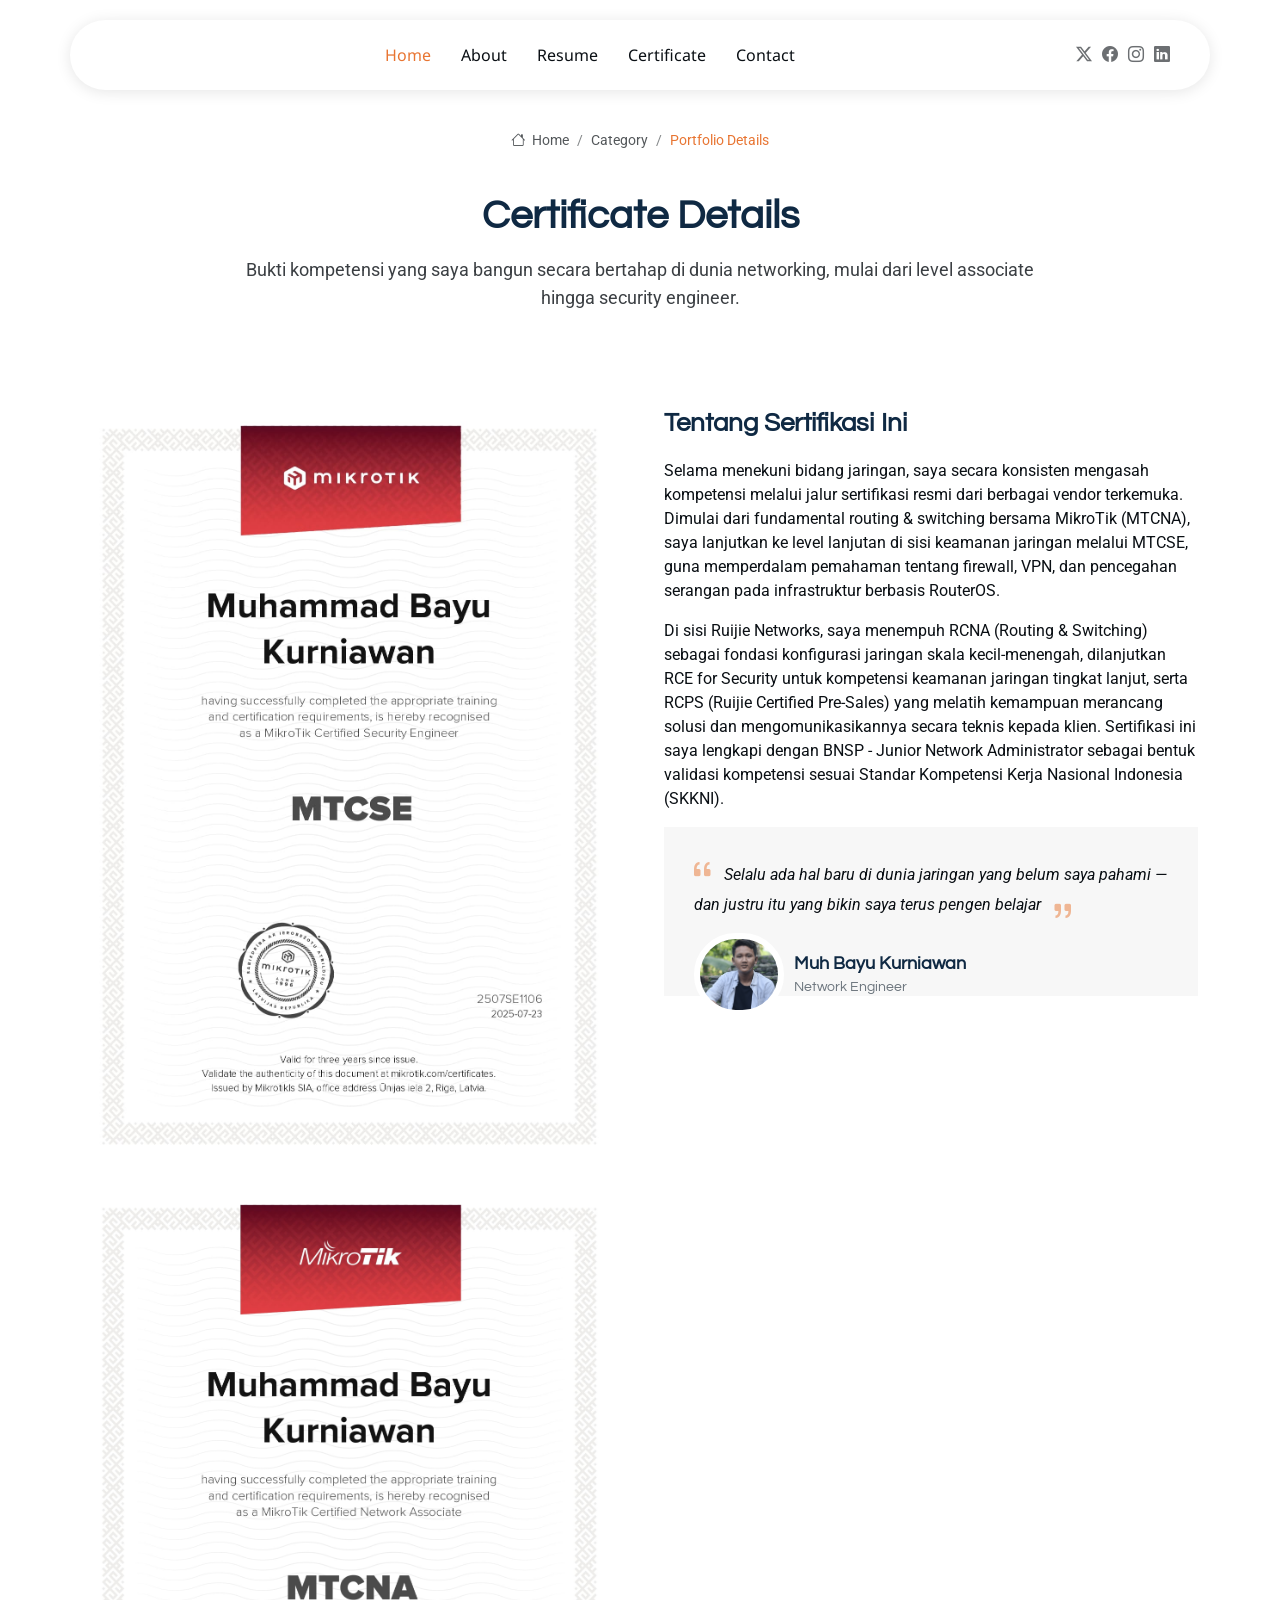
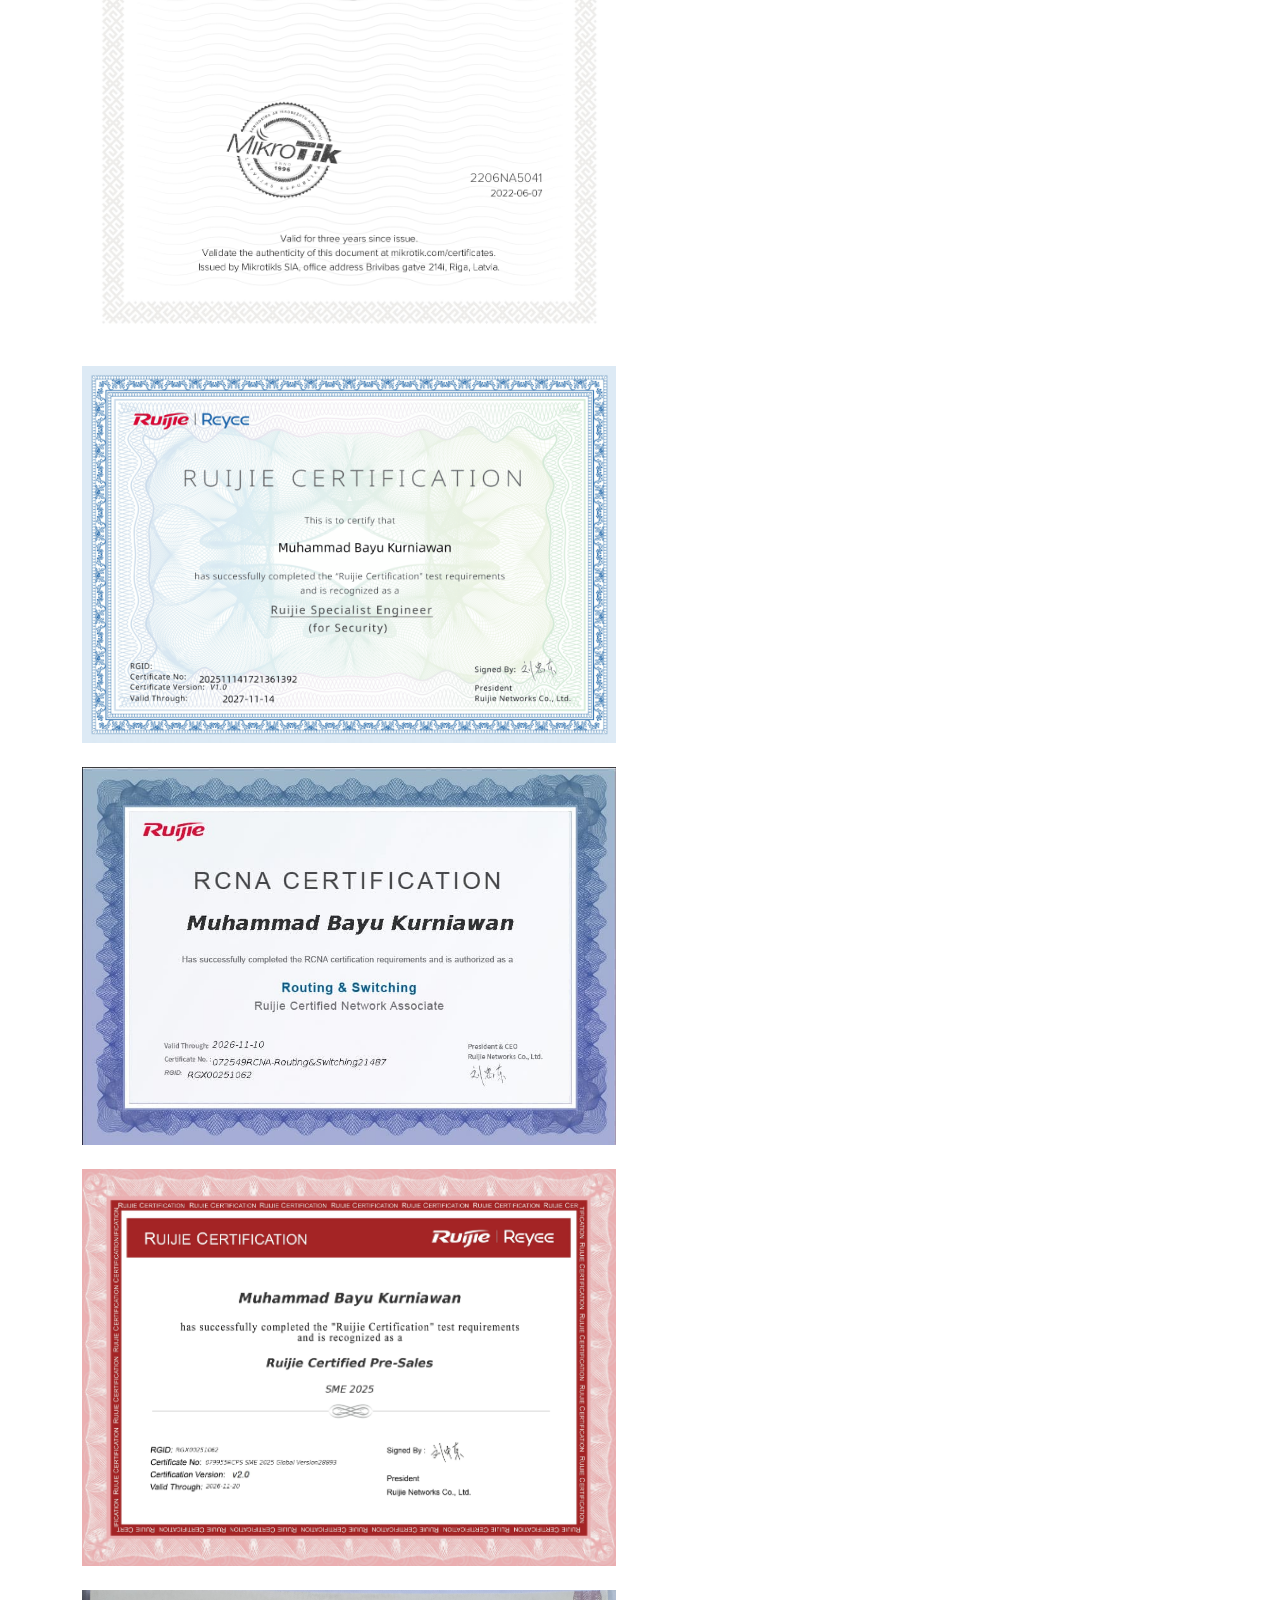
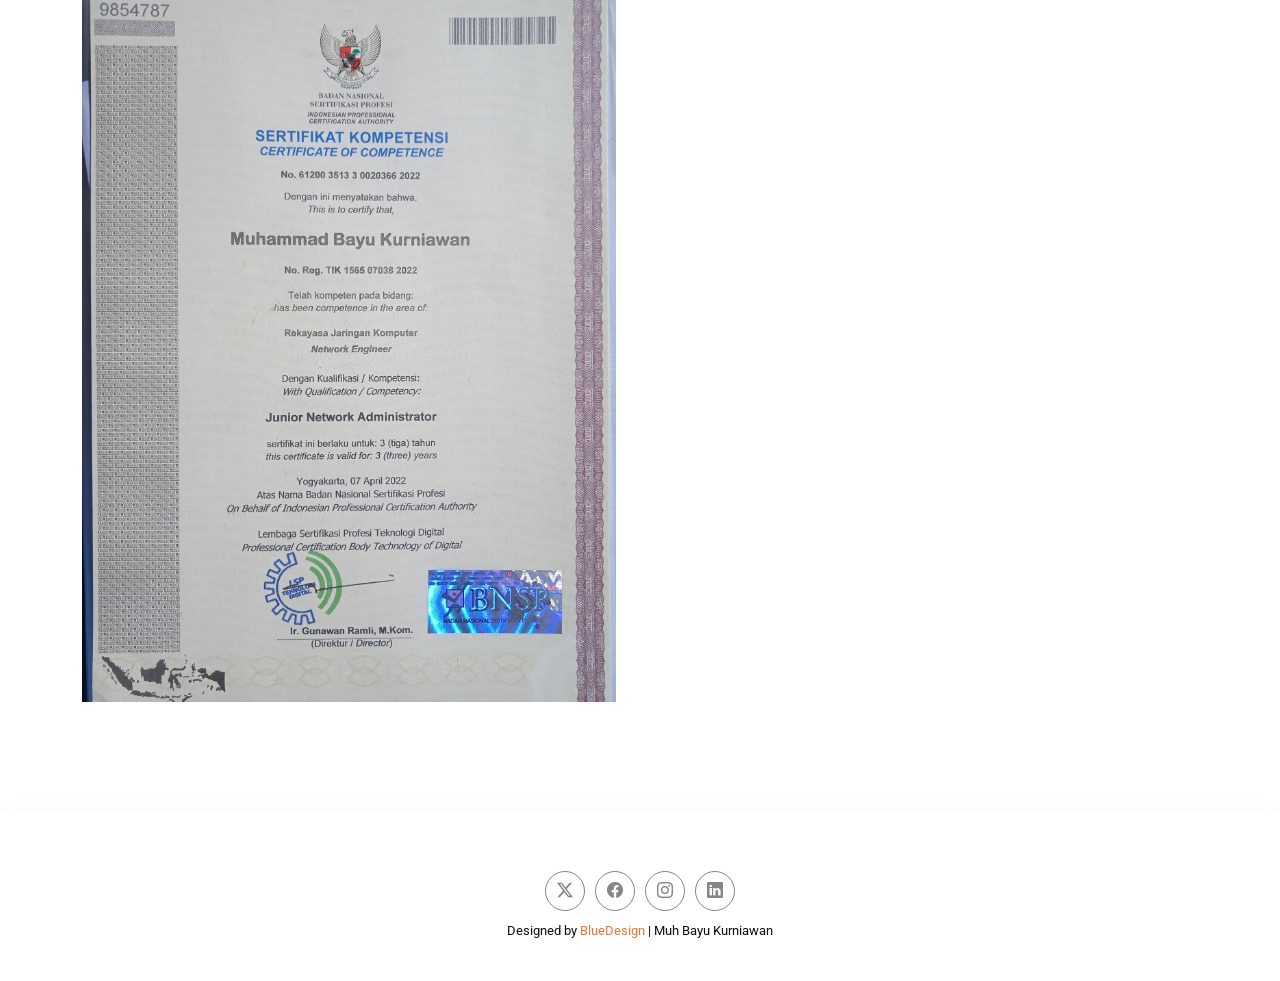
==== commit 36482f86: "perbaikan pertama icon web" ====
--- a/portfolio-details.html
+++ b/portfolio-details.html
@@ -3,13 +3,13 @@
   <head>
     <meta charset="utf-8" />
     <meta content="width=device-width, initial-scale=1.0" name="viewport" />
-    <title>Portfolio Details - EasyFolio Bootstrap Template</title>
+    <title>Portfolio Details</title>
     <meta name="description" content="" />
     <meta name="keywords" content="" />
 
     <!-- Favicons -->
-    <link href="assets/img/favicon.png" rel="icon" />
-    <link href="assets/img/apple-touch-icon.png" rel="apple-touch-icon" />
+    <link href="assets/img/logo.png" rel="icon" />
+    <link href="assets/img/logo.png" rel="apple-touch-icon" />
 
     <!-- Fonts -->
     <link href="https://fonts.googleapis.com" rel="preconnect" />
